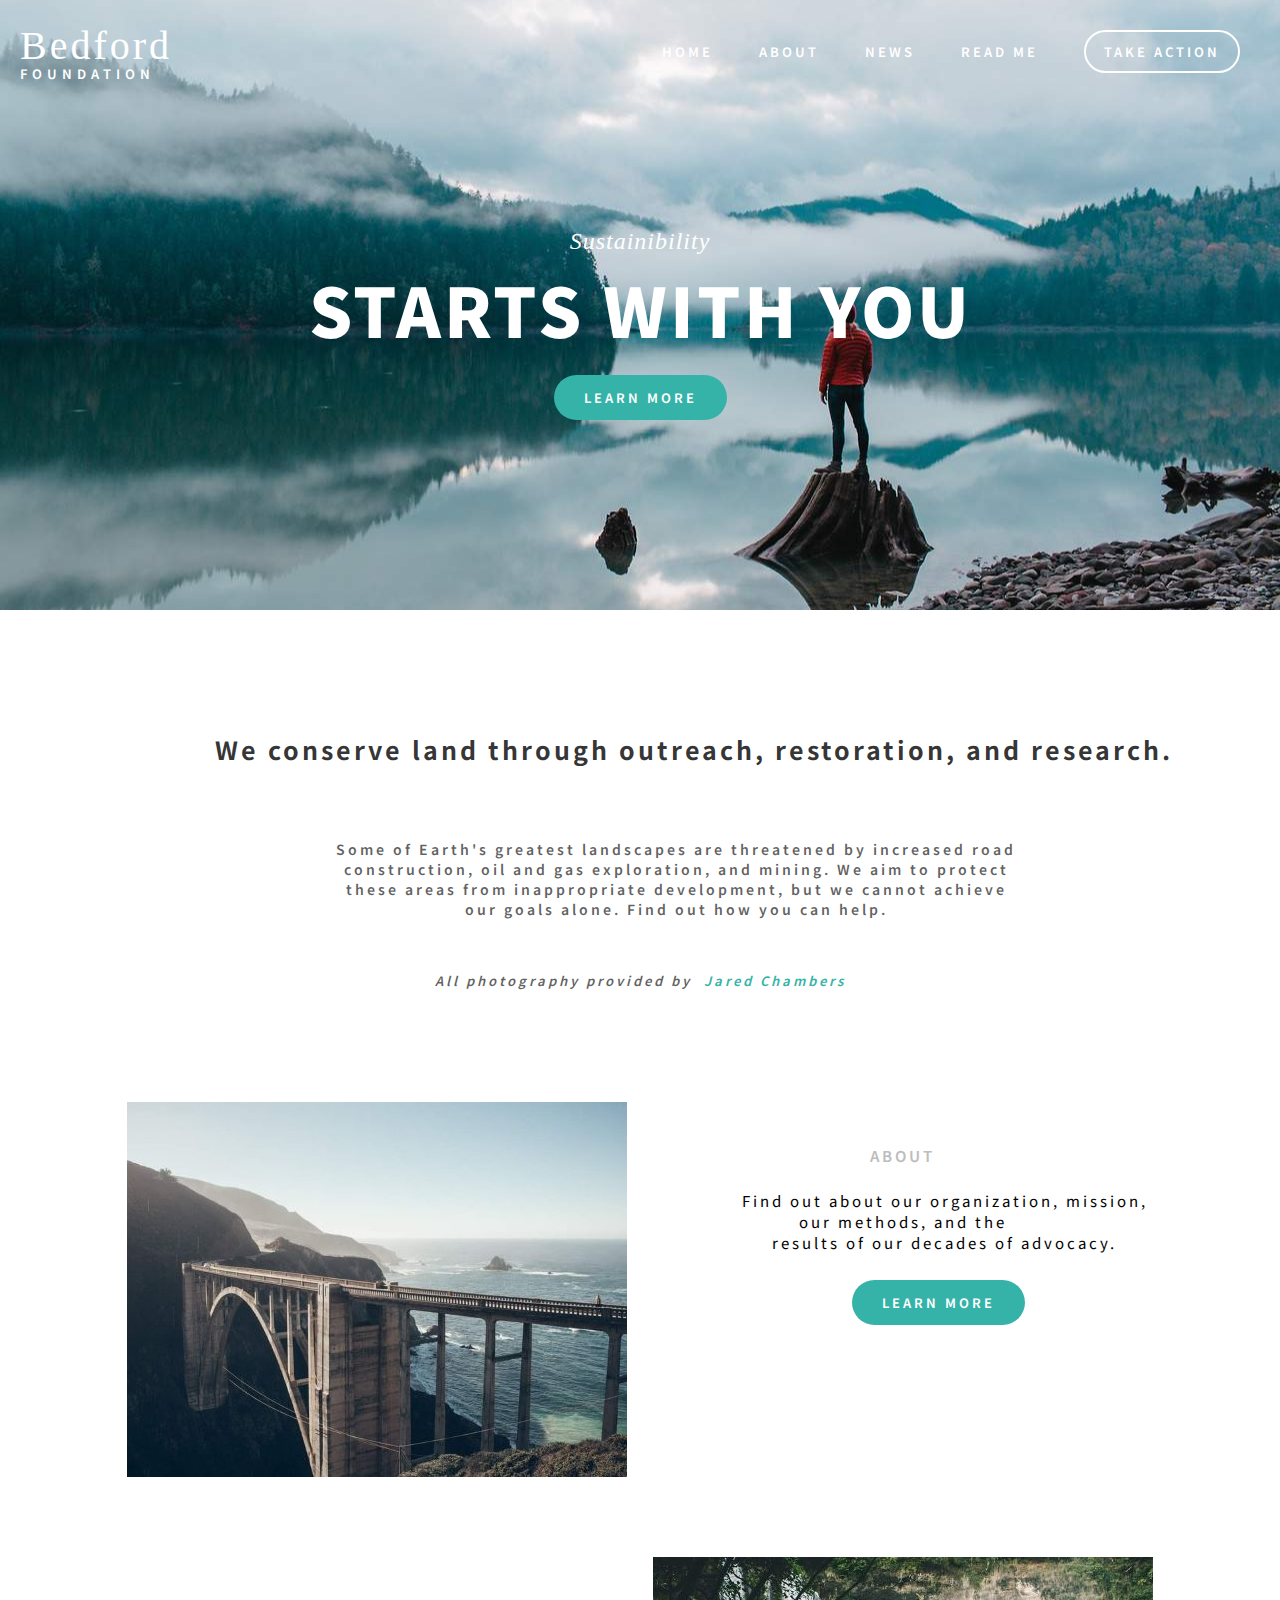
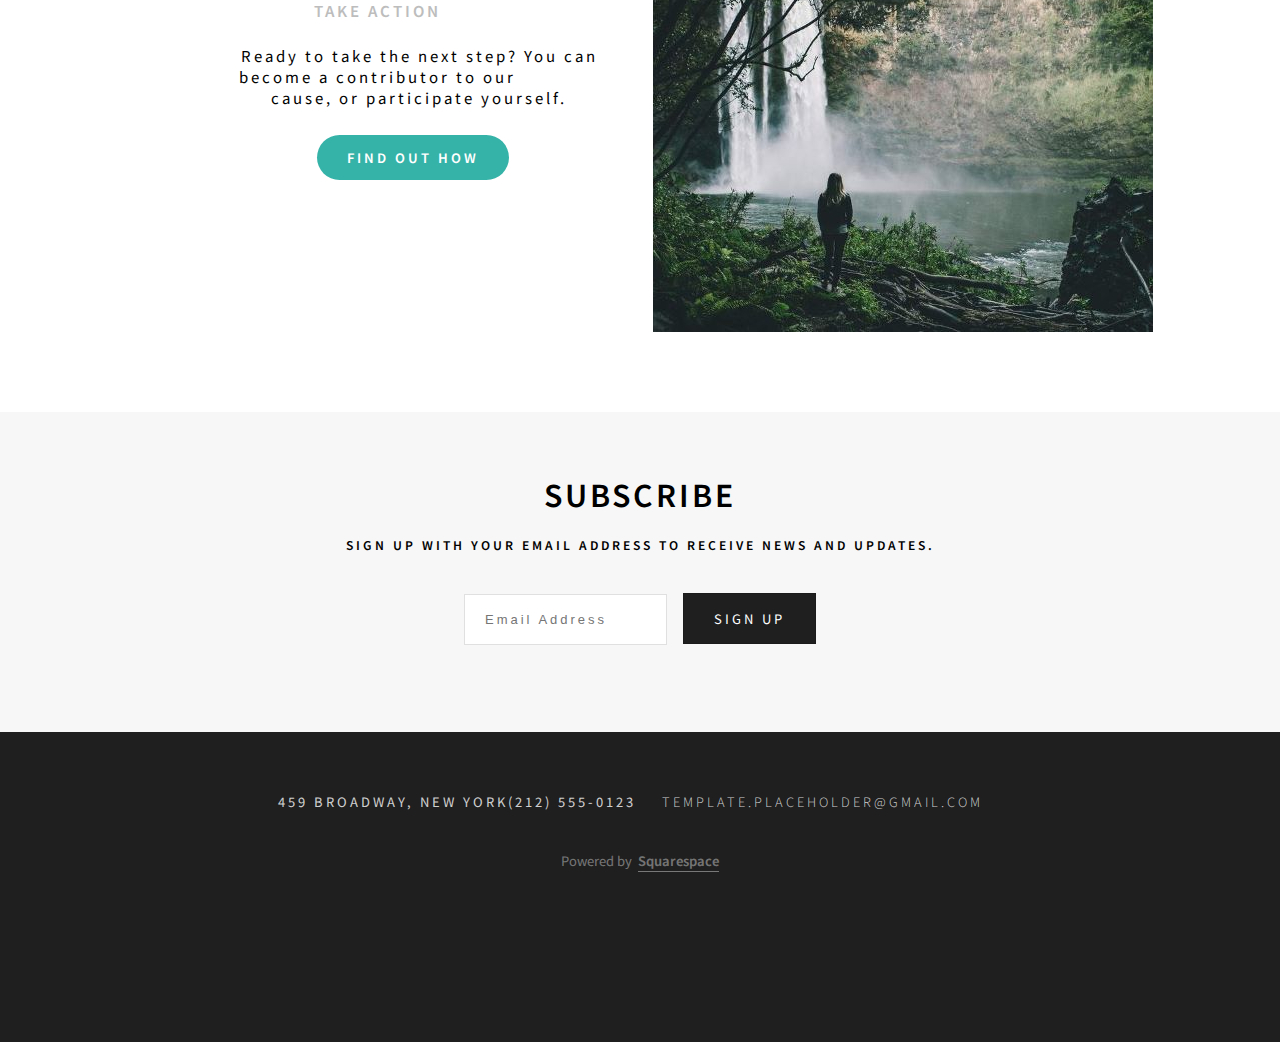
==== BedFord/index.html @ 01ca1f8a "second commit" ====
<!DOCTYPE html>
<html lang="en">
  <head>
    <meta charset="UTF-8" />
    <meta name="viewport" content="width=device-width, initial-scale=1.0" />
    <title>BedFord Foundation</title>
    <link rel="stylesheet" href="./styles.css" />
    <link
      href="https://fonts.googleapis.com/css2?family=Noto+Sans+SC:wght@300&display=swap"
      rel="stylesheet"
    />
  </head>
  <body>
    <div class="wrapper">
      <div class="content">
        <div class="page_header">
          <div class="page_header_line">
            <div class="logo">
              <div style="font-size: 40px; font-family: garamond">
                Bedford
                <br />
                <div id="Foundation">foundation</div>
              </div>
            </div>
            <ul class="upper_menu">
              <a href="#">Home</a>
              <div class="dropdown">
                <div id="about">about</div>
                <!-- <div class="dropdown-content">
                  <a href="#">what we do</a>
                  <a href="#">projects</a>
                  <a href="#">partners</a>
                  <a href="#">contact</a>
                </div> -->
              </div>
              <a href="#">news</a>
              <a href="#">read me</a>
              <button style="border: 2px white solid">take action</button>
            </ul>
          </div>
          <div style="text-align: center">
            <div id="Sustainibility">Sustainibility</div>
            <div id="head">starts with you</div>
            <a class="green_bud" href="#">learn more</a>
          </div>
        </div>
        <!-- content -->
        <div class="hz">
          <h1
            style="
              color: rgba(26, 26, 26, 0.9);
              font-size: 25px;
              line-height: 1em;
              margin-top: 70px;
            "
          >
            We conserve land through outreach, restoration, and research.
          </h1>
          <div style="font-size: 14px">
            Some of Earth's greatest landscapes are threatened by increased road
            construction, oil and gas exploration, and mining. We aim to protect
            these areas from inappropriate development, but we cannot achieve
            our goals alone. Find out how you can help.
          </div>
          <p>
            <em>All photography provided by&nbsp;</em>
            <a href="http://jaredchambers.com/" target="_blank"
              ><em>Jared Chambers</em></a
            >
          </p>
        </div>
        <div style="padding: 40px; width: 100%"></div>
        <div class="photo_links">
          <img src="./images/bridge.jpeg" alt="bridge" />
          <div style="margin-left: 2%">
            <div class="he">About</div>
            <div class="txt">
              Find out about our organization, mission, our methods, and the
              results of our decades of advocacy.
            </div>
            <a class="green_bud" href="#">learn more</a>
          </div>
        </div>
        <div style="padding: 40px; width: 100%"></div>
        <div class="photo_links">
          <div style="margin-right: 2%">
            <div class="he">Take action</div>
            <div class="txt">
              Ready to take the next step? You can become a contributor to our
              cause, or participate yourself.
            </div>
            <a class="green_bud" href="#">Find out how</a>
          </div>
          <img src="./images/waterfall.jpg" alt="waterfall" />
        </div>
        <div style="padding: 40px; width: 100%"></div>
      </div>
      <div class="footer">
        <div class="sign_in he">
          <div id="sub">Subscribe</div>
          <div style="font-size: 12px">
            Sign up with your email address to receive news and updates.
          </div>
          <div>
            <input
              id="mail"
              type="email"
              name="email"
              placeholder="Email Address"
              id=""
            />
            <input class="sup" type="submit" value="sign up" />
          </div>
        </div>
        <div class="foot_end">
          <div class="address">459 BROADWAY, NEW YORK(212) 555-0123</div>
          <a id="temp" href="#">TEMPLATE.PLACEHOLDER@GMAIL.COM</a>
          <br />
          <div class="lowest">
            <div id="power">Powered by</div>
            <a id="Squarespace" href="#">Squarespace</a>
          </div>
        </div>
      </div>
    </div>
  </body>
</html>
---- BedFord/styles.css ----
* {
  margin: 0;
  font-family: "Noto Sans SC", sans-serif;
  font-size: 13px;
  letter-spacing: 3px;
  box-sizing: border-box;
}
.wrapper {
  display: grid;
  grid-template-rows: 1fr auto;
}

.logo {
  display: inline;
  color: white;
  text-align: left;
  font-size: 25px;
  width: 140px;
  height: 60px;
}
.page_header {
  padding: 20px;
  height: 610px;
  background: url(./images/image-asset.jpeg) center no-repeat;
  background-position: center;
  background-size: cover;
}
.page_header_line {
  display: flex;
  align-items: center;
  justify-content: space-between;
}
#Foundation {
  letter-spacing: 5px;
  margin-top: -5px;
  font-weight: 600;
  text-transform: uppercase;
}
#about,
a,
button {
  text-transform: uppercase;
  text-decoration: none;
  color: white;
  font-weight: 600;
  line-height: 1em;
  margin: 10px 20px;
  background: transparent;
}
button {
  border-radius: 300px;
  padding: 13px 18px;
}
.dropdown,
#about {
  display: inline;
}

#Sustainibility {
  font-family: garamond;
  font-weight: 400;
  font-style: italic;
  font-size: 24px;
  letter-spacing: 1px;
  text-transform: none;
  line-height: 1.5em;
  color: #fff;
  margin: 140px auto 0;
}
#head {
  font-weight: 1000;
  font-style: normal;
  font-size: 68px;
  text-transform: uppercase;
  color: white;
  margin-bottom: 30px;
}
.green_bud {
  border-radius: 300px;
  padding: 13px 30px;
  background: #36b3a8;
}
.hz {
  text-align: center;
  white-space: pre-wrap;
  font-family: garamond;
  font-weight: 600;
  color: rgba(26, 26, 26, 0.7);
  /* margin: 1em 0 0.5em; */
}
.hz p {
  white-space: nowrap;
}
.hz a {
  color: #36b3a8;
  text-transform: none;
  margin: 0;
}
.photo_links {
  display: flex;
  justify-content: center;
  text-align: center;
  white-space: pre-wrap;
}
.photo_links img {
  min-height: 225px;
  min-width: 300px;
}
.he {
  text-transform: uppercase;
  color: #bdbdbd;
  font-size: 15px;
  font-weight: 600;
  margin: 5px 20px;
  background: transparent;
}
.txt {
  font-size: 15px;
  width: 500px;
  margin-top: -40px;
}
.footer {
  height: 70vh;
  background: #1f1f1f;
  text-align: center;
}
.sign_in {
  font-family: -apple-system, BlinkMacSystemFont, "Segoe UI", Roboto, Oxygen,
    Ubuntu, Cantarell, "Open Sans", "Helvetica Neue", sans-serif;
  height: 320px;
  background: #f7f7f7;
  color: black;
  margin: 0;
  padding: 60px 0;
}
#sub {
  font-size: 30px;
  margin-bottom: 20px;
}
.sign_in input {
  border: 1px solid rgba(0, 0, 0, 0.12);
  margin: 40px 5px;
  padding: 17px 5px 17px 20px;
}
.sign_in #mail {
  font-family: Arial, Helvetica, sans-serif;
  color: #bdbdbd;
}
.sign_in .sup {
  text-transform: uppercase;
  color: #fff;
  background: #1f1f1f;
  padding: 15px 30px;
}
.address {
  display: inline;
}
#temp {
  font-weight: 200;
  color: rgba(255, 255, 255, 0.8);
}

.footer .foot_end {
  padding: 60px;
  color: rgba(255, 255, 255, 0.8);
}
.lowest {
  margin-top: 40px;
  color: rgba(255, 255, 255, 0.4);
}
#power {
  display: inline;
  letter-spacing: 0px;
}
.lowest #Squarespace {
  padding: 0;
  margin: 0;
  letter-spacing: 0px;
  color: rgba(255, 255, 255, 0.4);
  display: inline - block;
  text-transform: capitalize;
  padding-bottom: 1px;
  border-bottom: 1px solid rgba(255, 255, 255, 0.4);
}
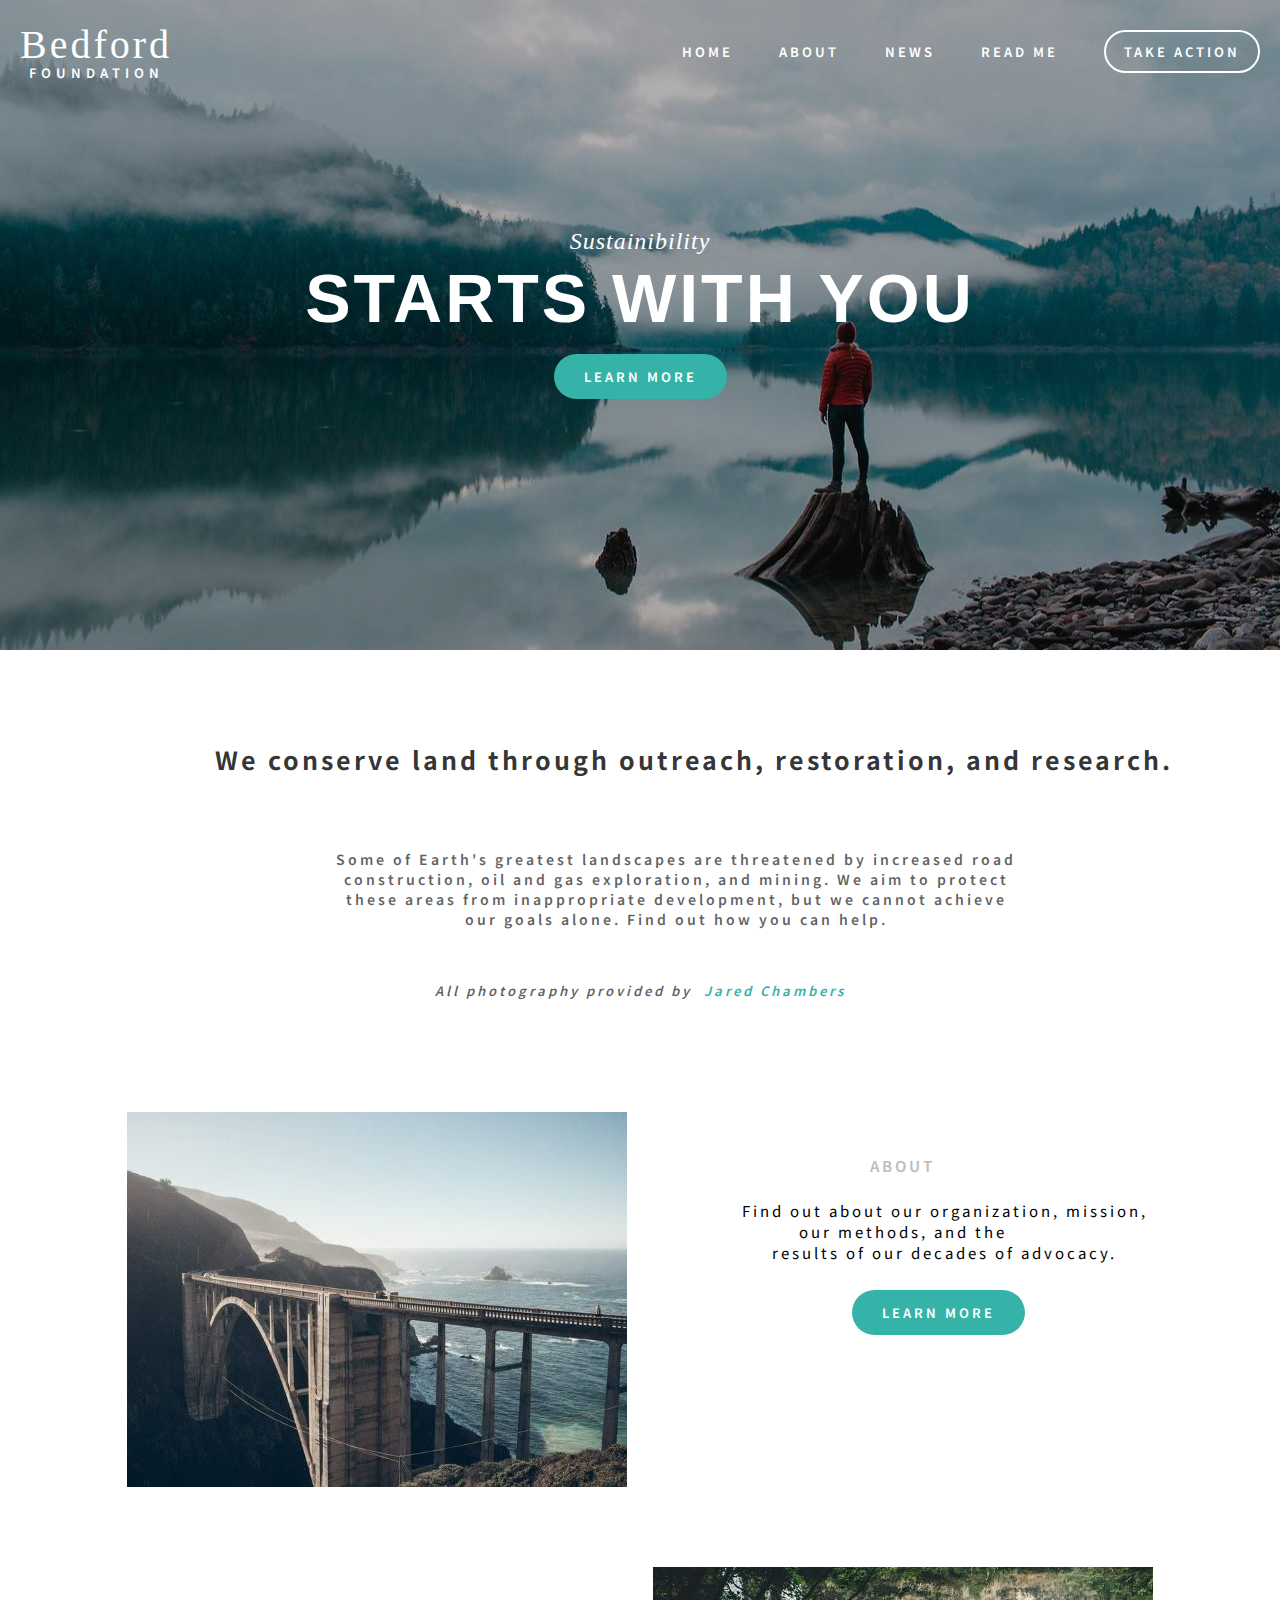
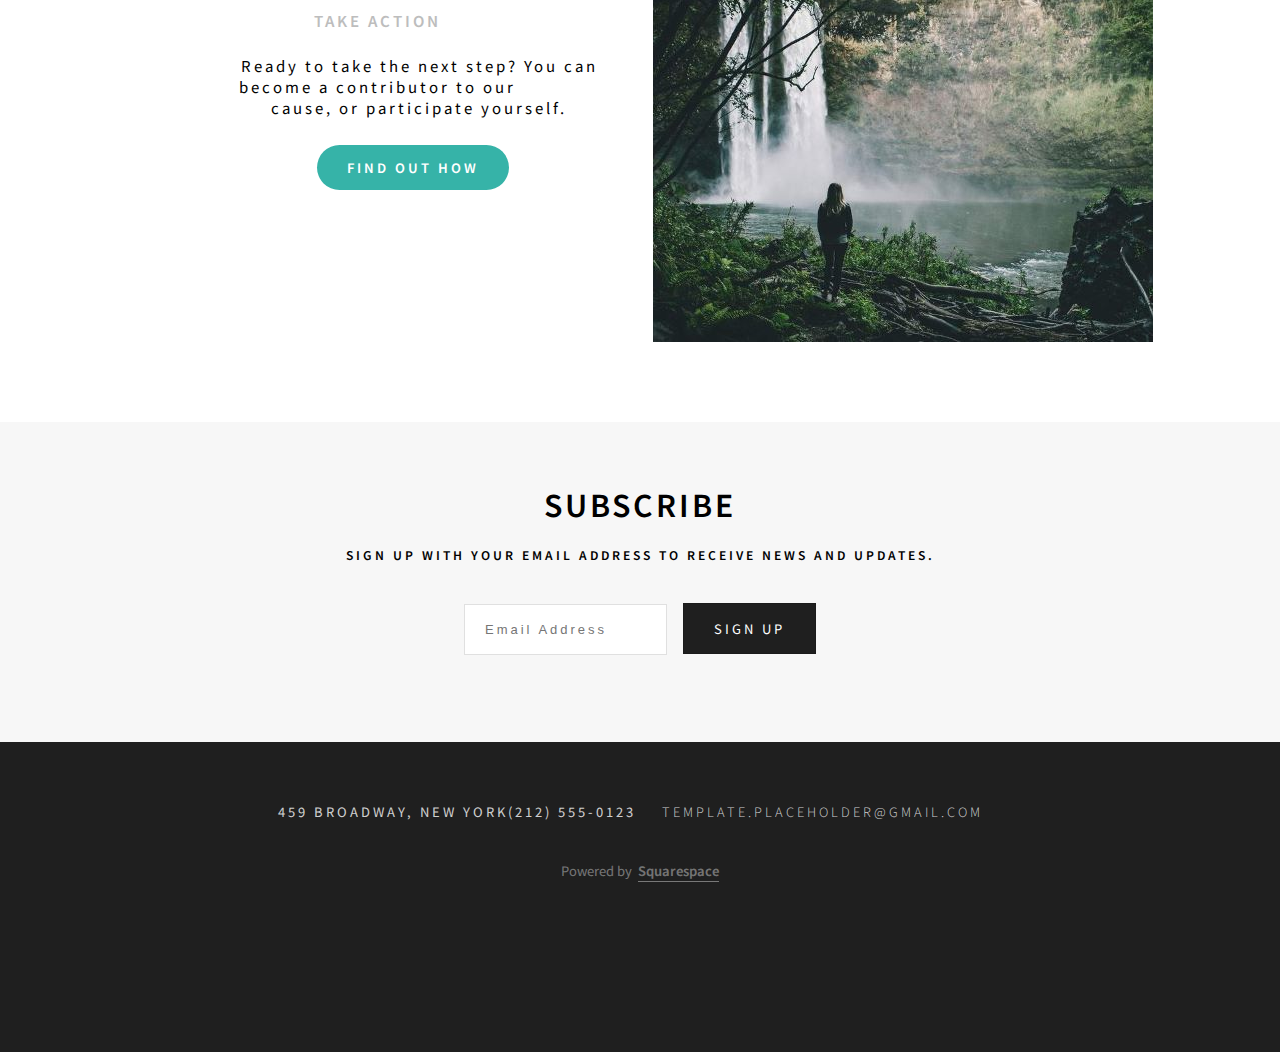
==== commit d740ce1a: "some updates" ====
--- a/BedFord/index.html
+++ b/BedFord/index.html
@@ -35,7 +35,9 @@
               </div>
               <a href="#">news</a>
               <a href="#">read me</a>
-              <button style="border: 2px white solid">take action</button>
+              <button style="border: 2px white solid; margin-right: 0">
+                take action
+              </button>
             </ul>
           </div>
           <div style="text-align: center">
@@ -51,7 +53,7 @@
               color: rgba(26, 26, 26, 0.9);
               font-size: 25px;
               line-height: 1em;
-              margin-top: 70px;
+              margin-top: 40px;
             "
           >
             We conserve land through outreach, restoration, and research.
--- a/BedFord/styles.css
+++ b/BedFord/styles.css
@@ -15,14 +15,12 @@
   color: white;
   text-align: left;
   font-size: 25px;
-  width: 140px;
-  height: 60px;
 }
 .page_header {
   padding: 20px;
-  height: 610px;
-  background: url(./images/image-asset.jpeg) center no-repeat;
-  background-position: center;
+  height: 650px;
+  background: linear-gradient(rgba(0, 0, 0, 0.3), rgba(0, 0, 0, 0.3)),
+    url(./images/image-asset.jpeg) center no-repeat;
   background-size: cover;
 }
 .page_header_line {
@@ -35,6 +33,7 @@
   margin-top: -5px;
   font-weight: 600;
   text-transform: uppercase;
+  text-align: center;
 }
 #about,
 a,
@@ -68,8 +67,10 @@
   margin: 140px auto 0;
 }
 #head {
-  font-weight: 1000;
+  font-weight: 700;
   font-style: normal;
+  font-family: -apple-system, BlinkMacSystemFont, "Segoe UI", Roboto, Oxygen,
+    Ubuntu, Cantarell, "Open Sans", "Helvetica Neue", sans-serif;
   font-size: 68px;
   text-transform: uppercase;
   color: white;
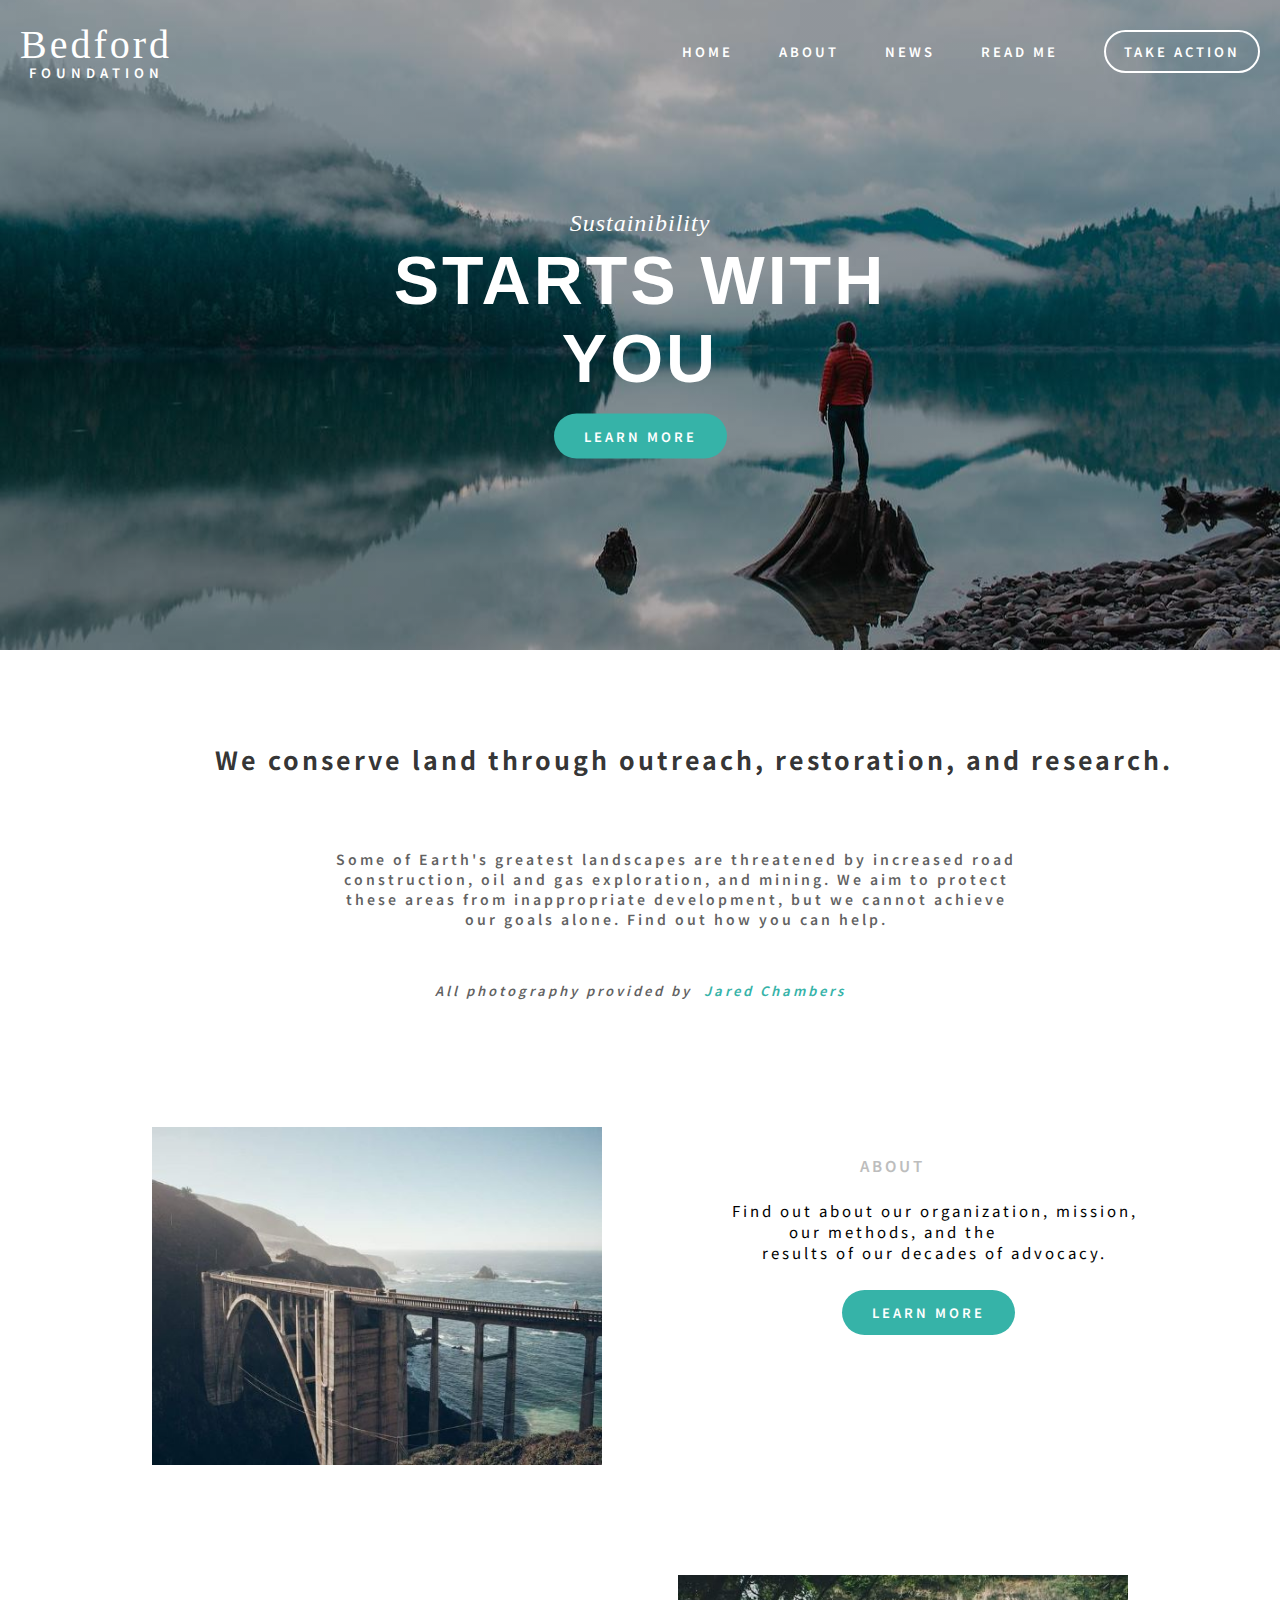
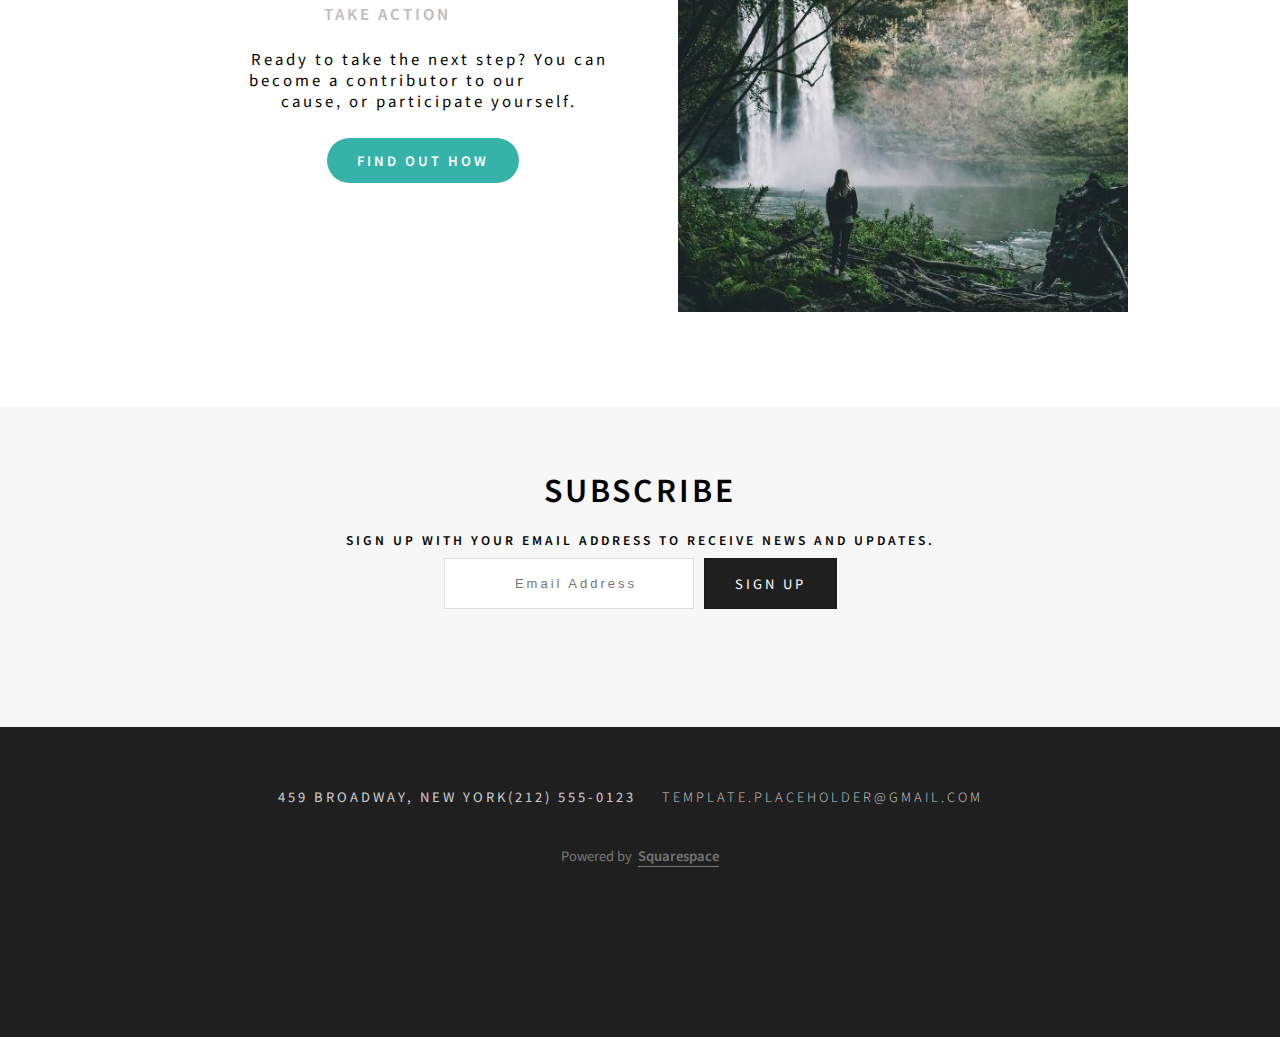
==== commit 044b8466: "BedFord responsive" ====
--- a/BedFord/index.html
+++ b/BedFord/index.html
@@ -8,6 +8,10 @@
     <link
       href="https://fonts.googleapis.com/css2?family=Noto+Sans+SC:wght@300&display=swap"
       rel="stylesheet"
+    />
+    <link
+      rel="stylesheet"
+      href="https://cdnjs.cloudflare.com/ajax/libs/font-awesome/4.7.0/css/font-awesome.min.css"
     />
   </head>
   <body>
@@ -22,6 +26,10 @@
                 <div id="Foundation">foundation</div>
               </div>
             </div>
+            <input type="checkbox" id="check" />
+            <label for="check" class="checkBtn">
+              <i class="fa fa-bars"></i>
+            </label>
             <ul class="upper_menu">
               <a href="#">Home</a>
               <div class="dropdown">
@@ -40,7 +48,7 @@
               </button>
             </ul>
           </div>
-          <div style="text-align: center">
+          <div class="centered_txt">
             <div id="Sustainibility">Sustainibility</div>
             <div id="head">starts with you</div>
             <a class="green_bud" href="#">learn more</a>
@@ -73,7 +81,12 @@
         </div>
         <div style="padding: 40px; width: 100%"></div>
         <div class="photo_links">
-          <img src="./images/bridge.jpeg" alt="bridge" />
+          <img
+            src="./images/bridge.jpeg"
+            alt="bridge"
+            width="500"
+            height="375"
+          />
           <div style="margin-left: 2%">
             <div class="he">About</div>
             <div class="txt">
@@ -83,7 +96,7 @@
             <a class="green_bud" href="#">learn more</a>
           </div>
         </div>
-        <div style="padding: 40px; width: 100%"></div>
+        <div style="padding: 40px; width: 90%"></div>
         <div class="photo_links">
           <div style="margin-right: 2%">
             <div class="he">Take action</div>
@@ -93,7 +106,12 @@
             </div>
             <a class="green_bud" href="#">Find out how</a>
           </div>
-          <img src="./images/waterfall.jpg" alt="waterfall" />
+          <img
+            src="./images/waterfall.jpg"
+            alt="waterfall"
+            width="500"
+            height="375"
+          />
         </div>
         <div style="padding: 40px; width: 100%"></div>
       </div>
@@ -103,7 +121,7 @@
           <div style="font-size: 12px">
             Sign up with your email address to receive news and updates.
           </div>
-          <div>
+          <div class="flexer">
             <input
               id="mail"
               type="email"
--- a/BedFord/styles.css
+++ b/BedFord/styles.css
@@ -4,6 +4,7 @@
   font-size: 13px;
   letter-spacing: 3px;
   box-sizing: border-box;
+  text-align: center;
 }
 .wrapper {
   display: grid;
@@ -17,6 +18,7 @@
   font-size: 25px;
 }
 .page_header {
+  position: relative;
   padding: 20px;
   height: 650px;
   background: linear-gradient(rgba(0, 0, 0, 0.3), rgba(0, 0, 0, 0.3)),
@@ -25,6 +27,7 @@
 }
 .page_header_line {
   display: flex;
+  width: 100%;
   align-items: center;
   justify-content: space-between;
 }
@@ -64,7 +67,6 @@
   text-transform: none;
   line-height: 1.5em;
   color: #fff;
-  margin: 140px auto 0;
 }
 #head {
   font-weight: 700;
@@ -104,8 +106,10 @@
   white-space: pre-wrap;
 }
 .photo_links img {
-  min-height: 225px;
-  min-width: 300px;
+  margin: 15px;
+  width: 100%;
+  max-width: 450px;
+  height: auto;
 }
 .he {
   text-transform: uppercase;
@@ -134,13 +138,16 @@
   margin: 0;
   padding: 60px 0;
 }
+.sign_in #mail {
+  width: 250px;
+}
 #sub {
   font-size: 30px;
   margin-bottom: 20px;
 }
 .sign_in input {
   border: 1px solid rgba(0, 0, 0, 0.12);
-  margin: 40px 5px;
+  margin: 10px 5px;
   padding: 17px 5px 17px 20px;
 }
 .sign_in #mail {
@@ -163,6 +170,7 @@
 
 .footer .foot_end {
   padding: 60px;
+  padding-bottom: 30px;
   color: rgba(255, 255, 255, 0.8);
 }
 .lowest {
@@ -183,3 +191,48 @@
   padding-bottom: 1px;
   border-bottom: 1px solid rgba(255, 255, 255, 0.4);
 }
+#check {
+  display: none;
+}
+.checkBtn {
+  display: none;
+  font-size: 40px;
+  color: #ffffff;
+}
+
+.centered_txt {
+  position: absolute;
+  top: 50%;
+  left: 50%;
+  transform: translate(-50%, -50%);
+  text-align: center;
+}
+.flexer {
+  display: flex;
+  justify-content: center;
+}
+@media screen and (max-width: 830px) {
+  /* .page_header {
+    background-size: 100% 100%;
+  } */
+  .checkBtn {
+    display: inline-block;
+  }
+  .page_header_line ul {
+    display: none;
+  }
+  .photo_links {
+    flex-direction: column;
+    align-items: center;
+  }
+}
+@media screen and (max-width: 500px) {
+  .flexer {
+    flex-direction: column;
+    justify-content: center;
+    align-items: center;
+  }
+  .sign_in .sup {
+    width: 150px;
+  }
+}
